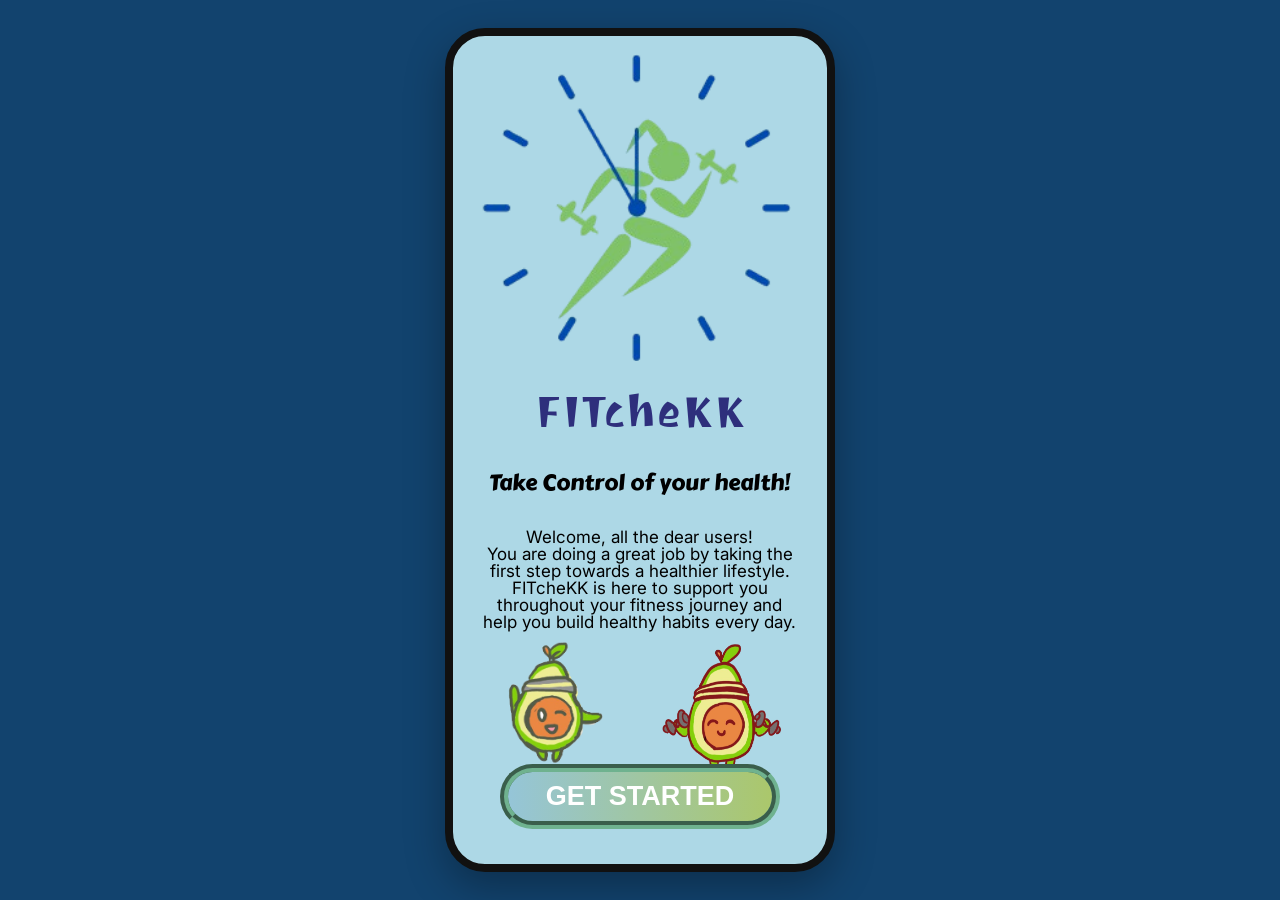
==== index.html @ f9fefb33 "Homepage is done" ====
<!DOCTYPE html>
<html lang="en">

<head>
    <meta charset="UTF-8">
    <meta name="viewport" content="width=device-width, initial-scale=1.0">
   <link rel="preconnect" href="https://fonts.googleapis.com">
<link rel="preconnect" href="https://fonts.gstatic.com" crossorigin>
<link href="https://fonts.googleapis.com/css2?family=Joti+One&display=swap" rel="stylesheet">
    <title>FITcheKK</title>
<link rel="preconnect" href="https://fonts.googleapis.com">
<link rel="preconnect" href="https://fonts.gstatic.com" crossorigin>
<link href="https://fonts.googleapis.com/css2?family=Inter:ital,opsz,wght@0,14..32,100..900;1,14..32,100..900&display=swap" rel="stylesheet">
<link rel="preconnect" href="https://fonts.googleapis.com">
<link rel="preconnect" href="https://fonts.gstatic.com" crossorigin>
<link href="https://fonts.googleapis.com/css2?family=Carter+One&display=swap" rel="stylesheet">

    <link rel="stylesheet" href="style.css">
</head>

<body>

    <div id="welcomeScreen">
    <div class="phone-container">

        <!-- Top Image -->
        <img src="Images\logo-of-fitchekk.png" alt="Runner" class="hero-image">

        <!-- Title -->
        <h1>FITcheKK</h1>

        <!-- Welcome Text -->
        <div class="welcome-text">

            <h2>Take Control of your health!</h2>

            <p>
               <br> Welcome, all the dear users!</br>
                You are doing a great job by taking the first step
                towards a healthier lifestyle.
                FITcheKK is here to support you throughout
                your fitness journey and help you
                build healthy habits every day.
            </p>

        </div>

        <!-- Avocados -->

        <div class="avocado-container">

            <img src="Images\avocado-homepage.png" alt="Avocado">
            <img src="Images\avocado-homepage-image.png" alt="Avocado">

        </div>

        <!-- Button -->

        <button id="startButton" onclick="window.location.href='page2.html'">
    GET STARTED
</button>

    </div>
    </div>

    <script src="script.js"></script>

</body>

</html>
---- style.css ----
*{
    margin:0;
    padding:0;
    box-sizing:border-box;
}

body{
    background:#12436e;
    display:flex;
    justify-content:center;
    align-items:center;
    min-height:100vh;
    font-family:Arial, Helvetica, sans-serif;
}

/* Phone */

.phone-container{

    width:390px;
    height:844px;

    background:#ADD8E6;

    border:8px solid #111;
    border-radius:40px;

    overflow:hidden;

    position:relative;

    display:flex;
    flex-direction:column;
    align-items:center;

    box-shadow:0 15px 40px rgba(0,0,0,.3);

}

/* Hero Image */

.hero-image{

    width:100%;
    height:325px;

    object-fit:cover;

}

/* Title */

h1{
margin-top:20px;
font-size:45px;
color:#2E2F7C;
letter-spacing:1px;
font-family: "Joti One", serif;
  font-weight: 400;
  font-style: normal;
}

/* Welcome Box */

.welcome-text{

    width:85%;

    text-align:center;

    margin-top:25px;

}

.welcome-text h2{

    color:#000000;
    font-size:22px;
    margin-bottom:12px;
    font-family: "Carter One", system-ui;
  font-weight: 400;
  font-style: normal;
}

.welcome-text p{

    font-size:17px;
    line-height:1;
    color:#000000;
  font-family: "Inter", sans-serif;
    font-weight: weight;
    font-style: normal;
}

/* Avocados */

.avocado-container{

    margin-top:5px;

    width:100%;

    display:flex;

    justify-content:space-evenly;

}

.avocado-container img{
    width:125px;

}

/* Button */

#startButton{

    position:absolute;

    bottom:35px;

    width:280px;

    height:65px;

    border:groove;

    border-radius:40px;

    background:linear-gradient(to right, #95C5D8, #ABC76B);

    color:white;

    font-size:27px;

    font-weight:bold;

    cursor:pointer;

    transition:.2s ease;

    border:8px groove #6fb28f;
}

/* Hover */

#startButton:hover{

    background:linear-gradient(to right, #d87fc6, #eaf550); 
    border:12px groove #5a214e;

}

/* Click Animation */

#startButton.clicked{

    transform:scale(.92);

    border:4px solid #1c2569;

}

/* Responsive */

@media(max-width:420px){

.phone-container{

    width:100vw;
    height:100vh;

    border:none;

    border-radius:0;

}

}

#welcomeScreen{
    width:100%;
    height:100%;

    display:flex;
    flex-direction:column;
    align-items:center;
}


/* =========================================
   PAGE 2
========================================= */

.page2-container {
    justify-content: flex-start;
    gap: 0;
    background: #d7f1ff;
}


/* =========================================
   PROGRESS
========================================= */

.progress-section {
    width: 92%;
    height: 155px;
    margin-top: 12px;

    background: #c9edff;
    border: 3px solid #111;
    border-radius: 18px;

    display: flex;
    padding: 10px;

    overflow: hidden;
}

.progress-information {
    width: 50%;
    font-family: "Inter", sans-serif;
}

.progress-information h2 {
    margin: 0 0 4px;
    font-size: 17px;
}

.average-title {
    margin: 0 0 6px;
    font-size: 8px;
    font-weight: 600;
}

.progress-information p:not(.average-title) {
    margin: 3px 0;
    font-size: 7px;
}


/* Progress bars */

.weekly-bars {
    width: 50%;

    display: flex;
    align-items: flex-end;
    justify-content: space-around;

    padding: 8px 3px 4px;
}

.day-bar {
    height: 125px;

    display: flex;
    flex-direction: column;
    align-items: center;
    justify-content: flex-end;

    font-family: "Inter", sans-serif;
    font-size: 7px;
}

.bar-track {
    width: 11px;
    height: 100px;

    background: #b9eeb0;

    border-radius: 6px;

    display: flex;
    align-items: flex-end;

    overflow: hidden;
}

.bar-fill {
    width: 100%;
    height: 0%;

    background: #63d84f;

    border-radius: 6px;

    transition: height 0.5s ease,
                background 0.5s ease;
}

.day-bar span {
    margin-top: 3px;
}


/* =========================================
   EXERCISE TIMER
========================================= */

.exercise-section {
    position: relative;

    width: 92%;
    height: 175px;

    margin-top: 10px;

    background: #9ccde2;

    border: 3px solid #111;
    border-radius: 18px;

    overflow: hidden;
}

.timer-label {
    display: flex;
    justify-content: space-between;

    padding: 5px 10px;

    font-family: "Inter", sans-serif;

    font-size: 11px;
    font-weight: bold;
}

.exercise-display {
    position: absolute;

    top: 28px;
    left: 50%;

    transform: translateX(-50%);

    width: 170px;
    height: 55px;

    display: flex;
    align-items: center;
    justify-content: center;

    color: white;

    font-size: 24px;
    font-weight: bold;

    font-family: "Inter", sans-serif;
}

#startExercise {
    position: absolute;

    top: 28px;
    left: 50%;

    transform: translateX(-50%);

    width: 175px;
    height: 55px;

    background: #4f92ad;

    border: 4px solid #28647d;
    border-radius: 30px;

    color: white;

    font-size: 25px;
    font-weight: bold;

    cursor: pointer;

    z-index: 2;

    transition: 0.2s;
}

#startExercise:hover {
    transform: translateX(-50%) scale(1.03);
}

#startExercise:active {
    transform: translateX(-50%) scale(0.95);
}


/* Exercise choices */

.exercise-options {
    position: absolute;

    bottom: 10px;

    left: 0;

    width: 100%;

    display: flex;
    justify-content: space-evenly;
}

.exercise-option {
    width: 38px;
    height: 27px;

    border: none;
    border-radius: 6px;

    background: #6bacc5;

    color: white;

    font-size: 10px;

    cursor: pointer;

    transition: 0.2s;
}

.exercise-option.selected {
    transform: scale(1.15);

    background: #236d92;

    box-shadow: 0 0 0 3px #d7f1ff;
}


/* =========================================
   BREAK TIMER
========================================= */

.break-section {
    position: relative;

    width: 92%;
    height: 175px;

    margin-top: 10px;

    background: #f4d276;

    border: 3px solid #111;
    border-radius: 18px;

    overflow: hidden;
}

.break-background {
    height: 110px;

    display: flex;

    align-items: center;
    justify-content: center;

    gap: 12px;
}

.break-background button {
    width: 105px;
    height: 42px;

    border-radius: 25px;

    color: white;

    font-size: 15px;
    font-weight: bold;

    cursor: pointer;

    border: 3px solid white;
}

#stopBreak {
    background: #e2a72d;
}

#resumeBreak {
    background: #79a93e;
}

#stopBreak:active,
#resumeBreak:active {
    transform: scale(0.93);
}


/* Break choices */

.break-options {
    position: absolute;

    bottom: 8px;

    left: 0;

    width: 100%;

    display: flex;
    justify-content: space-evenly;
}

.break-option {
    width: 38px;
    height: 26px;

    border: none;
    border-radius: 6px;

    background: #fff0a4;

    color: #555;

    cursor: pointer;

    transition: 0.2s;
}

.break-option.selected {
    transform: scale(1.15);

    background: #e8bb46;

    box-shadow: 0 0 0 2px white;
}


/* Break countdown */

#breakDisplay {
    position: absolute;

    top: 42px;
    left: 50%;

    transform: translateX(-50%);

    color: white;

    font-size: 20px;
    font-weight: bold;

    pointer-events: none;
}


/* =========================================
   MOTIVATION
========================================= */

.motivation-message {
    width: 82%;

    margin-top: 10px;

    padding: 7px;

    background: #9ccde2;

    border-radius: 20px;

    text-align: center;

    font-family: "Inter", sans-serif;

    font-size: 9px;
    font-weight: bold;
}


/* =========================================
   NAVIGATION
========================================= */

.bottom-navigation {
    position: absolute;

    bottom: 0;
    left: 0;

    width: 100%;
    height: 60px;

    display: flex;

    background: #086488;
}

.nav-button {
    flex: 1;

    display: flex;
    justify-content: center;
    align-items: center;

    border-right: 1px solid #164c61;

    text-decoration: none;

    font-size: 25px;

    cursor: pointer;
}

.nav-button:hover {
    background: #0c7da7;
}
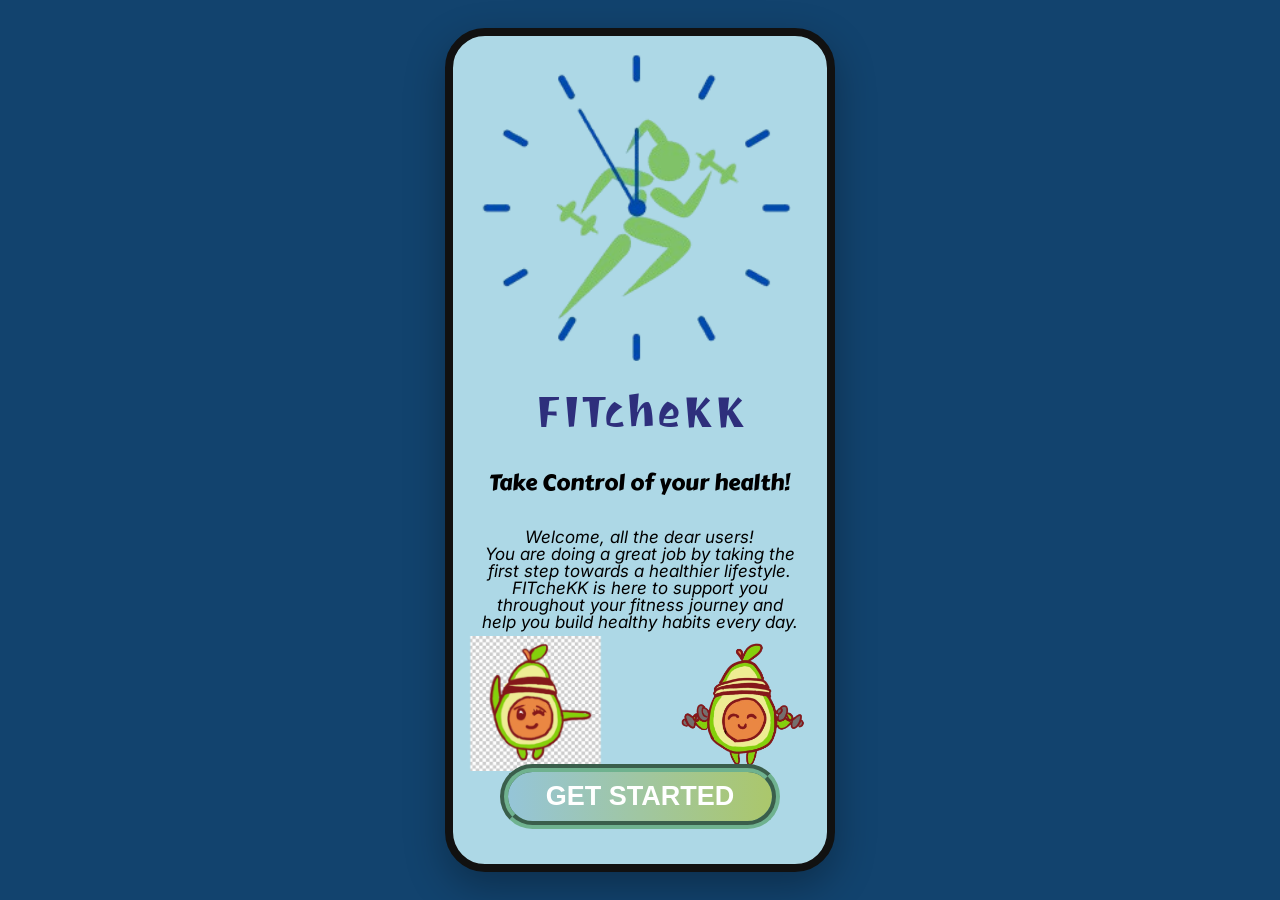
==== commit 60718405: "I added aother image to the images folder and home page and removed the old one" ====
--- a/index.html
+++ b/index.html
@@ -49,7 +49,7 @@
 
         <div class="avocado-container">
 
-            <img src="Images\avocado-homepage.png" alt="Avocado">
+            <img src="Images\winking-avacado-homepage-image.png" alt="Avocado">
             <img src="Images\avocado-homepage-image.png" alt="Avocado">
 
         </div>
--- a/style.css
+++ b/style.css
@@ -43,7 +43,6 @@
 
     width:100%;
     height:325px;
-
     object-fit:cover;
 
 }
@@ -56,30 +55,26 @@
 color:#2E2F7C;
 letter-spacing:1px;
 font-family: "Joti One", serif;
-  font-weight: 400;
-  font-style: normal;
+font-weight: 400;
+font-style: normal;
 }
 
 /* Welcome Box */
 
 .welcome-text{
-
     width:85%;
-
     text-align:center;
-
     margin-top:25px;
-
 }
 
 .welcome-text h2{
 
-    color:#000000;
-    font-size:22px;
-    margin-bottom:12px;
-    font-family: "Carter One", system-ui;
-  font-weight: 400;
-  font-style: normal;
+color:#000000;
+font-size:22px;
+margin-bottom:12px;
+font-family: "Carter One", system-ui;
+font-weight: 400;
+font-style: normal;
 }
 
 .welcome-text p{
@@ -87,27 +82,33 @@
     font-size:17px;
     line-height:1;
     color:#000000;
-  font-family: "Inter", sans-serif;
-    font-weight: weight;
-    font-style: normal;
-}
-
-/* Avocados */
-
-.avocado-container{
-
-    margin-top:5px;
-
-    width:100%;
-
-    display:flex;
-
-    justify-content:space-evenly;
-
-}
-
-.avocado-container img{
-    width:125px;
+    font-family: "Inter", sans-serif;
+    font-weight: 400;
+    font-style: italic;
+    width: 100%;
+    margin: 0 auto;
+    text-align: center;
+}
+
+/* =========================================
+   AVOCADOS
+========================================= */
+
+.avocado-container {
+    width: 100%;
+    display: flex;
+    justify-content: space-between;
+    align-items: flex-end;
+    padding: 0 10px;
+    box-sizing: border-box;
+    margin-top: 5px;
+}
+
+.avocado-container img {
+    width: 145px;
+    height: 135px;
+    object-fit: contain;
+
 
 }
 
@@ -116,29 +117,17 @@
 #startButton{
 
     position:absolute;
-
     bottom:35px;
-
     width:280px;
-
     height:65px;
-
     border:groove;
-
     border-radius:40px;
-
     background:linear-gradient(to right, #95C5D8, #ABC76B);
-
     color:white;
-
     font-size:27px;
-
     font-weight:bold;
-
     cursor:pointer;
-
     transition:.2s ease;
-
     border:8px groove #6fb28f;
 }
 
@@ -161,10 +150,7 @@
 
 }
 
-/* Responsive */
-
 @media(max-width:420px){
-
 .phone-container{
 
     width:100vw;
@@ -175,12 +161,11 @@
     border-radius:0;
 
 }
-
 }
 
 #welcomeScreen{
     width:100%;
-    height:100%;
+    height:100;
 
     display:flex;
     flex-direction:column;
@@ -195,7 +180,7 @@
 .page2-container {
     justify-content: flex-start;
     gap: 0;
-    background: #d7f1ff;
+    background: #ADD8E6;
 }
 
 
@@ -268,7 +253,7 @@
     width: 11px;
     height: 100px;
 
-    background: #b9eeb0;
+    background: #73de60;
 
     border-radius: 6px;
 
@@ -282,7 +267,7 @@
     width: 100%;
     height: 0%;
 
-    background: #63d84f;
+    background: #368728;
 
     border-radius: 6px;
 
@@ -307,7 +292,7 @@
 
     margin-top: 10px;
 
-    background: #9ccde2;
+    background: #ADD8E6;
 
     border: 3px solid #111;
     border-radius: 18px;
@@ -330,51 +315,43 @@
 .exercise-display {
     position: absolute;
 
+    top: 82px;
+    left: 50%;
+
+    transform: translateX(-50%);
+
+    width: 170px;
+    height: 55px;
+
+    display: flex;
+    align-items: center;
+    justify-content: center;
+
+    color: white;
+
+    font-size: 24px;
+    font-weight: bold;
+
+    font-family: "Inter", sans-serif;
+}
+
+#startExercise {
+    position: absolute;
     top: 28px;
     left: 50%;
-
     transform: translateX(-50%);
-
-    width: 170px;
-    height: 55px;
-
-    display: flex;
-    align-items: center;
-    justify-content: center;
-
-    color: white;
-
-    font-size: 24px;
-    font-weight: bold;
-
-    font-family: "Inter", sans-serif;
-}
-
-#startExercise {
-    position: absolute;
-
-    top: 28px;
-    left: 50%;
-
-    transform: translateX(-50%);
-
     width: 175px;
     height: 55px;
-
     background: #4f92ad;
-
     border: 4px solid #28647d;
     border-radius: 30px;
-
     color: white;
-
     font-size: 25px;
-    font-weight: bold;
-
+    font-family: "Coiny", system-ui;
+    font-weight: 400;
+    font-style: normal;
     cursor: pointer;
-
     z-index: 2;
-
     transition: 0.2s;
 }
 
@@ -409,7 +386,7 @@
     border: none;
     border-radius: 6px;
 
-    background: #6bacc5;
+    background: #224756;
 
     color: white;
 
@@ -428,52 +405,282 @@
     box-shadow: 0 0 0 3px #d7f1ff;
 }
 
-
+/* =========================================
+   MOTIVATION
+========================================= */
+
+.motivation-message {
+    width: 35%;
+    height: 12.7%;
+    margin-top: 10px;
+    margin-right: 216px;
+    padding: 7px;
+    background:linear-gradient(to right, #539bb7, #a7d048);
+    border:#6b2d2d solid 3.2px;
+    border-radius: 10px;
+    text-align: center;
+    font-family: "Kavoon", serif;
+    font-weight: 400;
+    font-style: normal;
+    font-size: 17.5px;
+}
+
+/* =========================================
+   MOTIVATION AVOCADO IMAGE
+========================================= */
+
+.motivation-image {
+    position: absolute;
+    left: 32%;
+    top: 63.5%;
+    width: 64%;
+    height: auto;
+    z-index: 3;
+}
+
+/* =========================================
+   NAVIGATION
+========================================= */
+
+.bottom-navigation {
+    position: absolute;
+
+    bottom: 0;
+    left: 0;
+
+    width: 100%;
+    height: 60px;
+
+    display: flex;
+
+    background: #086488;
+}
+
+.nav-button {
+    flex: 1;
+
+    display: flex;
+    justify-content: center;
+    align-items: center;
+
+    border-right: 1px solid #164c61;
+
+    text-decoration: none;
+
+    font-size: 25px;
+
+    cursor: pointer;
+}
+
+.nav-button:hover {
+    background: #0c7da7;
+}
+
+/* =========================================
+   WIDGET BACKGROUND IMAGES
+========================================= */
+
+
+/* PROGRESS IMAGE */
+
+.progress-section {
+    position: relative;
+}
+
+.progress-image {
+    position: absolute;
+
+    top: 0;
+    left: 0;
+
+    width: 100%;
+    height: 100%;
+
+    object-fit: cover;
+
+    z-index: 0;
+}
+
+
+/* Put progress content above image */
+
+.progress-information,
+.progress-section .weekly-bars {
+    position: relative;
+    z-index: 1;
+}
+
+
+/* EXERCISE IMAGE */
+
+.exercise-image {
+    position: absolute;
+    top: 0;
+    left: 0;
+    width: 100%;
+    height: 100%;
+    object-fit: cover;
+    z-index: 0;
+    opacity: 0.53;
+}
+
+
+/* Put exercise controls above image */
+
+.exercise-section .timer-label,
+.exercise-section .exercise-display,
+.exercise-section #startExercise,
+.exercise-section .exercise-options {
+    z-index: 1;
+}
+
+/* =========================================
+   FIX TIMER COUNTDOWNS
+========================================= */
+
+
+/* Make sure the background image stays behind everything */
+
+.exercise-image,
+.break-image,
+.progress-image {
+    z-index: 0;
+}
+
+
+/* =========================================
+   EXERCISE TIMER
+========================================= */
+
+.exercise-section .timer-label {
+    position: relative;
+    z-index: 5;
+}
+
+
+/* Countdown */
+
+.exercise-display {
+    position: absolute;
+
+    top: 82px;
+    left: 50%;
+
+    transform: translateX(-50%);
+
+    width: 170px;
+    height: 42px;
+
+    display: flex;
+    align-items: center;
+    justify-content: center;
+
+    color: rgb(18, 17, 17);
+
+    font-size: 24px;
+    font-weight: bold;
+
+    font-family: "Inter", sans-serif;
+
+    z-index: 5;
+
+    pointer-events: none;
+}
+
+
+/* START / STOP / RESUME button */
+
+#startExercise {
+    position: absolute;
+
+    top: 28px;
+    left: 50%;
+
+    transform: translateX(-50%);
+
+    width: 175px;
+    height: 45px;
+
+    z-index: 6;
+}
+
+
+/* Exercise choices */
+
+.exercise-options {
+    z-index: 6;
+}
 /* =========================================
    BREAK TIMER
 ========================================= */
 
 .break-section {
     position: relative;
-
     width: 92%;
     height: 175px;
-
     margin-top: 10px;
-
     background: #f4d276;
-
     border: 3px solid #111;
     border-radius: 18px;
-
     overflow: hidden;
 }
 
+
+/* =========================================
+   BREAK BACKGROUND IMAGE
+========================================= */
+
+.break-image {
+    position: absolute;
+    top: 0;
+    left: 0;
+    width: 100%;
+    height: 100%;
+    object-fit: cover;
+    z-index: 0;
+    opacity: 0.75;
+}
+
+
+/* =========================================
+   BREAK TITLE
+========================================= */
+
+.break-section .timer-label {
+    position: relative;
+    z-index: 5;
+}
+
+
+/* =========================================
+   STOP / RESUME BUTTON
+========================================= */
+
 .break-background {
-    height: 110px;
-
-    display: flex;
-
-    align-items: center;
-    justify-content: center;
-
+    position: absolute;
+    top: 28px;
+    left: 0;
+    width: 100%;
+    height: 45px;
+    display: flex;
+    align-items: center;
+    justify-content: center;
     gap: 12px;
-}
+    z-index: 6;
+}
+
 
 .break-background button {
     width: 105px;
     height: 42px;
-
     border-radius: 25px;
-
-    color: white;
-
-    font-size: 15px;
-    font-weight: bold;
-
+    color: rgb(245, 245, 245);
+    font-family: "Coiny", system-ui;
+    font-weight: 400;
+    font-style: normal;
+    font-size: 20px;
     cursor: pointer;
-
-    border: 3px solid white;
+    border: 3px solid rgb(2, 2, 2);
 }
 
 #stopBreak {
@@ -489,124 +696,671 @@
     transform: scale(0.93);
 }
 
-
-/* Break choices */
+/* =========================================
+   BREAK COUNTDOWN
+========================================= */
+
+#breakDisplay {
+    position: absolute;
+
+    top: 82px;
+    left: 0;
+    width: 100%;
+    text-align: center;
+    color: rgb(0, 0, 0);
+    font-size: 22px;
+    font-weight: bold;
+    font-family: "Inter", sans-serif;
+    z-index: 7;
+    pointer-events: none;
+}
+
+
+/* =========================================
+   BREAK TIME OPTIONS
+========================================= */
 
 .break-options {
     position: absolute;
-
     bottom: 8px;
-
     left: 0;
-
-    width: 100%;
-
+    width: 100%;
     display: flex;
     justify-content: space-evenly;
-}
+    align-items: center;
+    z-index: 8;
+}
+
 
 .break-option {
     width: 38px;
     height: 26px;
-
     border: none;
     border-radius: 6px;
-
-    background: #fff0a4;
-
-    color: #555;
-
+    background: #d2753c;
+    color: #ffffff;
     cursor: pointer;
-
     transition: 0.2s;
 }
+
 
 .break-option.selected {
     transform: scale(1.15);
-
-    background: #e8bb46;
-
+    background: #a12c53;
     box-shadow: 0 0 0 2px white;
 }
 
 
-/* Break countdown */
-
-#breakDisplay {
-    position: absolute;
-
-    top: 42px;
-    left: 50%;
-
-    transform: translateX(-50%);
-
+
+
+
+
+
+
+
+
+
+/* =========================================
+   PAGE 3 PHONE
+========================================= */
+
+.page3-phone {
+    width: 375px;
+    height: 758px;
+    margin: 0 auto;
+    background: #c9efff;
+    border: 7px solid #000;
+    border-radius: 58px;
+    overflow: hidden;
+    position: relative;
+}
+
+
+/* =========================================
+   PAGE 3 CONTENT
+========================================= */
+
+.page3-content {
+    width: 100%;
+    height: calc(100% - 54px);
+    background: #c9efff;
+    overflow: hidden;
+}
+
+
+/* =========================================
+   TOP IMAGE
+========================================= */
+
+.page3-top-image {
+    width: 100%;
+    height: 250px;
+    overflow: hidden;
+}
+
+.page3-top-image img {
+    width: 100%;
+    height: 100%;
+    object-fit: cover;
+    display: block;
+}
+
+
+.page3-tips-section {
+    width: 100%;
+    text-align: center;
+    padding-top: 17px;
+}
+
+.page3-tips-title {
+    display: inline-block;
+    margin: 0 0 20px 0;
+    padding: 10px 28px;
+    background: #28618a;
     color: white;
-
+    border-radius: 30px;
     font-size: 20px;
     font-weight: bold;
-
+}
+
+
+/* =========================================
+   TIPS CAROUSEL
+========================================= */
+
+.page3-carousel {
+    width: 100%;
+
+    display: flex;
+    align-items: center;
+    justify-content: center;
+
+    gap: 12px;
+}
+
+
+/* =========================================
+   ARROWS
+========================================= */
+
+.page3-arrow {
+    width: 35px;
+    height: 35px;
+
+    padding: 0;
+
+    border-radius: 50%;
+    border: 2px solid #5d94ae;
+
+    background: white;
+    color: #28618a;
+
+    font-size: 20px;
+    font-weight: bold;
+
+    cursor: pointer;
+
+    display: flex;
+    align-items: center;
+    justify-content: center;
+
+    flex-shrink: 0;
+
+    z-index: 10;
+}
+
+.page3-arrow:active {
+    transform: scale(0.88);
+}
+
+
+/* =========================================
+   CARD VIEWING WINDOW
+========================================= */
+
+.page3-cards-window {
+    width: 222px;
+    height: 68px;
+
+    overflow: hidden;
+
+    flex-shrink: 0;
+}
+
+
+/* =========================================
+   7-CARD TRACK
+========================================= */
+
+.page3-cards-track {
+    display: flex;
+
+    gap: 9px;
+
+    height: 68px;
+
+    transition: transform 0.5s ease;
+
+    width: max-content;
+}
+
+
+/* =========================================
+   INDIVIDUAL CARD
+========================================= */
+
+.page3-card {
+    width: 68px;
+    height: 68px;
+
+    flex: 0 0 68px;
+
+    perspective: 1000px;
+
+    cursor: pointer;
+}
+
+
+/* =========================================
+   CARD INNER
+========================================= */
+
+.page3-card-inner {
+    width: 100%;
+    height: 100%;
+
+    position: relative;
+
+    transition: transform 0.6s;
+
+    transform-style: preserve-3d;
+}
+
+
+/* =========================================
+   FLIP
+========================================= */
+
+.page3-card.flipped .page3-card-inner {
+    transform: rotateY(180deg);
+}
+
+
+/* =========================================
+   FRONT + BACK
+========================================= */
+
+.page3-card-front,
+.page3-card-back {
+
+    width: 100%;
+    height: 100%;
+
+    position: absolute;
+
+    top: 0;
+    left: 0;
+
+    border-radius: 10px;
+
+    overflow: hidden;
+
+    backface-visibility: hidden;
+}
+
+.page3-card-front {
+    background: rgb(255, 255, 255);
+}
+
+.page3-card-front img {
+    width: 100%;
+    height: 100%;
+    display: block;
+    object-fit: cover;
+}
+
+
+.page3-card-back {
+
+    background: #28618a;
+    color: white;
+    transform: rotateY(180deg);
+    padding: 5px;
+    box-sizing: border-box;
+    display: flex;
+    flex-direction: column;
+    justify-content: center;
+    align-items: center;
+    text-align: center;
+}
+
+.page3-card-back h3 {
+    margin: 0 0 3px 0;
+    font-size: 9px;
+}
+
+
+.page3-card-back p {
+    margin: 0;
+    font-size: 7px;
+    line-height: 1.2;
+}
+
+
+.page3-activity-section {
+    margin-top: 19px;
+    padding-left: 22px;
+    padding-right: 22px;
+}
+
+.page3-activity-title {
+    display: inline-block;
+    margin: 0 0 8px 0;
+    padding: 3px 38px;
+    background: #6bb1d4;
+    color: #000;
+    font-size: 24px;
+    font-family: Impact, "Arial Narrow", sans-serif;
+    font-weight: normal;
+}
+
+.page3-activity-area {
+    width: 100%;
+    height: 190px;
+    display: flex;
+    align-items: center;
+    justify-content: space-between;
+    position: relative;
+}
+
+
+#page3ActivityInput {
+    width: 187px;
+    height: 163px;
+    box-sizing: border-box;
+    border: double;
+    border-radius: 23px;
+    background: #6bb1d4;
+    padding: 18px;
+    resize: none;
+    outline: none;
+    font-family: Arial, sans-serif;
+    font-size: 15px;
+    color: #000;
+    flex-shrink: 0;
+}
+
+
+.running-image {
+    width: 203px;
+    height: 204px;
+    object-fit: contain;
+    display: block;
+    margin: -30px;
+    flex-shrink: 0;
+}
+
+
+#page3SaveButton {
+    display: block;
+    width: 76px;
+    height: 24px;
+    margin: 2px auto 0 auto;
+    border: solid;
+    border-radius: 15px;
+    background: #4569b7;
+    color: rgb(28, 41, 85);
+    font-size: 13px;
+    font-weight: bold;
+    cursor: pointer;
+}
+
+#page3SaveButton:active {
+    transform: scale(0.92);
+}
+
+#page3SaveMessage {
+    height: 14px;
+    margin: 3px 0 0 0;
+    text-align: center;
+    font-size: 11px;
+}
+
+.bottom-navigation {
+    position: absolute;
+    left: 0;
+    bottom: 0;
+    width: 100%;
+    height: 54px;
+    background: #075a7d;
+    display: flex;
+    border-top: 2px solid #063d55;
+}
+
+.page3-nav-button {
+    width: 25%;
+    height: 100%;
+    display: flex;
+    align-items: center;
+    justify-content: center;
+    border-right: 1px solid #063d55;
+    text-decoration: none;
+}
+
+.page3-nav-button img {
+    width: 43px;
+    height: 43px;
+    object-fit: contain;
+}
+
+
+
+
+
+
+
+.page4-phone {
+    width: 375px;
+    height: 758px;
+    margin: 0 auto;
+    background: #c9efff;
+    border: 7px solid #000;
+    border-radius: 58px;
+    overflow: hidden;
+    position: relative;
+    box-sizing: border-box;
+}
+
+
+.page4-content {
+    width: 100%;
+    height: calc(100% - 54px);
+    background: #c9efff;
+    position: relative;
+    overflow: hidden;
+    box-sizing: border-box;
+    padding-top: 17px;
+}
+
+
+.page4-title {
+    width: 299px;
+    min-height: 46px;
+    margin: 0 auto 43px auto;
+    padding: 0 18px;
+    box-sizing: border-box;
+    display: flex;
+    align-items: center;
+    justify-content: center;
+    text-align: center;
+    background: #194a63;
+    color: white;
+    border-radius: 30px;
+    font-family: "Peralta", serif;
+    font-weight: 400;
+    font-style: normal;
+    font-size: 16px;
+    line-height: 1.1;
+}
+
+
+.page4-table-headings {
+    width: 100%;
+    display: flex;
+    align-items: center;
+    justify-content: center;
+    gap: 46px;
+    position: relative;
+    z-index: 5;
+}
+
+
+.page4-date-heading,
+.page4-activity-heading {
+    height: 45px;
+    background: #4da9d8;
+    color: #000;
+    border-radius: 25px;
+    display: flex;
+    align-items: center;
+    justify-content: center;
+    font-family: Impact, "Arial Narrow", sans-serif;
+    font-size: 16px;
+    font-weight: normal;
+}
+
+
+.page4-date-heading {
+    width: 94px;
+}
+
+
+.page4-activity-heading {
+    width: 160px;
+}
+
+
+.page4-activity-list {
+    width: 314px;
+    max-height: 270px;
+    margin: 14px auto 0 auto;
+    overflow-y: auto;
+    overflow-x: hidden;
+    position: relative;
+    z-index: 5;
+    padding-right: 4px;
+    box-sizing: border-box;
+}
+
+
+.page4-activity-item {
+    width: 100%;
+    min-height: 54px;
+    margin-bottom: 8px;
+    display: grid;
+    grid-template-columns: 94px 1fr 34px;
+    align-items: center;
+    column-gap: 7px;
+    box-sizing: border-box;
+    padding: 6px;
+    background: rgba(255, 255, 255, 0.45);
+    border-radius: 18px;
+}
+
+.page4-activity-date {
+    min-height: 38px;
+    border-radius: 18px;
+    background: #4da9d8;
+    display: flex;
+    align-items: center;
+    justify-content: center;
+    text-align: center;
+    font-family: Arial, sans-serif;
+    font-size: 11px;
+    font-weight: bold;
+    padding: 3px;
+    box-sizing: border-box;
+}
+
+
+.page4-activity-text {
+    min-height: 38px;
+    border-radius: 18px;
+    background: #6bb1d4;
+    display: flex;
+    align-items: center;
+    padding: 6px 9px;
+    box-sizing: border-box;
+    font-family: Arial, sans-serif;
+    font-size: 12px;
+    line-height: 1.15;
+    color: #000;
+    overflow-wrap: anywhere;
+}
+
+
+
+.page4-delete-button {
+    width: 30px;
+    height: 30px;
+    border: none;
+    border-radius: 50%;
+    background: #d95c5c;
+    color: white;
+    cursor: pointer;
+    display: flex;
+    align-items: center;
+    justify-content: center;
+    padding: 0;
+}
+
+
+.page4-delete-button:hover {
+    background: #bd4141;
+
+}
+
+
+.page4-delete-button:active {
+    transform: scale(0.88);
+
+}
+
+
+.page4-delete-button svg {
+    width: 17px;
+    height: 17px;
+    fill: white;
+}
+
+
+.page4-empty-message {
+    width: 280px;
+    margin: 20px auto 0 auto;
+    text-align: center;
+    font-family: Arial, sans-serif;
+    font-size: 13px;
+    color: #28618a;
+}
+
+.page4-exercise-image {
+    position: absolute;
+    left: 0;
+    bottom: 0;
+    width: 100%;
+    height: 250px;
+    display: flex;
+    align-items: flex-end;
+    justify-content: center;
     pointer-events: none;
-}
-
-
-/* =========================================
-   MOTIVATION
-========================================= */
-
-.motivation-message {
-    width: 82%;
-
-    margin-top: 10px;
-
-    padding: 7px;
-
-    background: #9ccde2;
-
-    border-radius: 20px;
-
-    text-align: center;
-
-    font-family: "Inter", sans-serif;
-
-    font-size: 9px;
-    font-weight: bold;
-}
-
-
-/* =========================================
-   NAVIGATION
-========================================= */
+    z-index: 1;
+}
+
+
+.page4-exercise-image img {
+    width: 260px;
+    height: 280px;
+    object-fit: contain;
+    display: block;
+}
+
 
 .bottom-navigation {
     position: absolute;
-
+    left: 0;
     bottom: 0;
-    left: 0;
-
-    width: 100%;
-    height: 60px;
-
-    display: flex;
-
-    background: #086488;
-}
+    width: 100%;
+    height: 54px;
+    background: #075a7d;
+    display: flex;
+    border-top: 2px solid #063d55;
+    z-index: 20;
+}
+
 
 .nav-button {
-    flex: 1;
-
-    display: flex;
-    justify-content: center;
-    align-items: center;
-
-    border-right: 1px solid #164c61;
-
+    width: 25%;
+    height: 100%;
+    display: flex;
+    align-items: center;
+    justify-content: center;
+    border-right: 1px solid #063d55;
     text-decoration: none;
-
-    font-size: 25px;
-
-    cursor: pointer;
-}
-
-.nav-button:hover {
-    background: #0c7da7;
+    box-sizing: border-box;
+}
+
+
+.nav-button:last-child {
+    border-right: none;
+}
+
+
+.nav-button svg {
+    width: 43px;
+    height: 43px;
+}
+
+
+.nav-button.active {
+    background: #c9efff;
 }
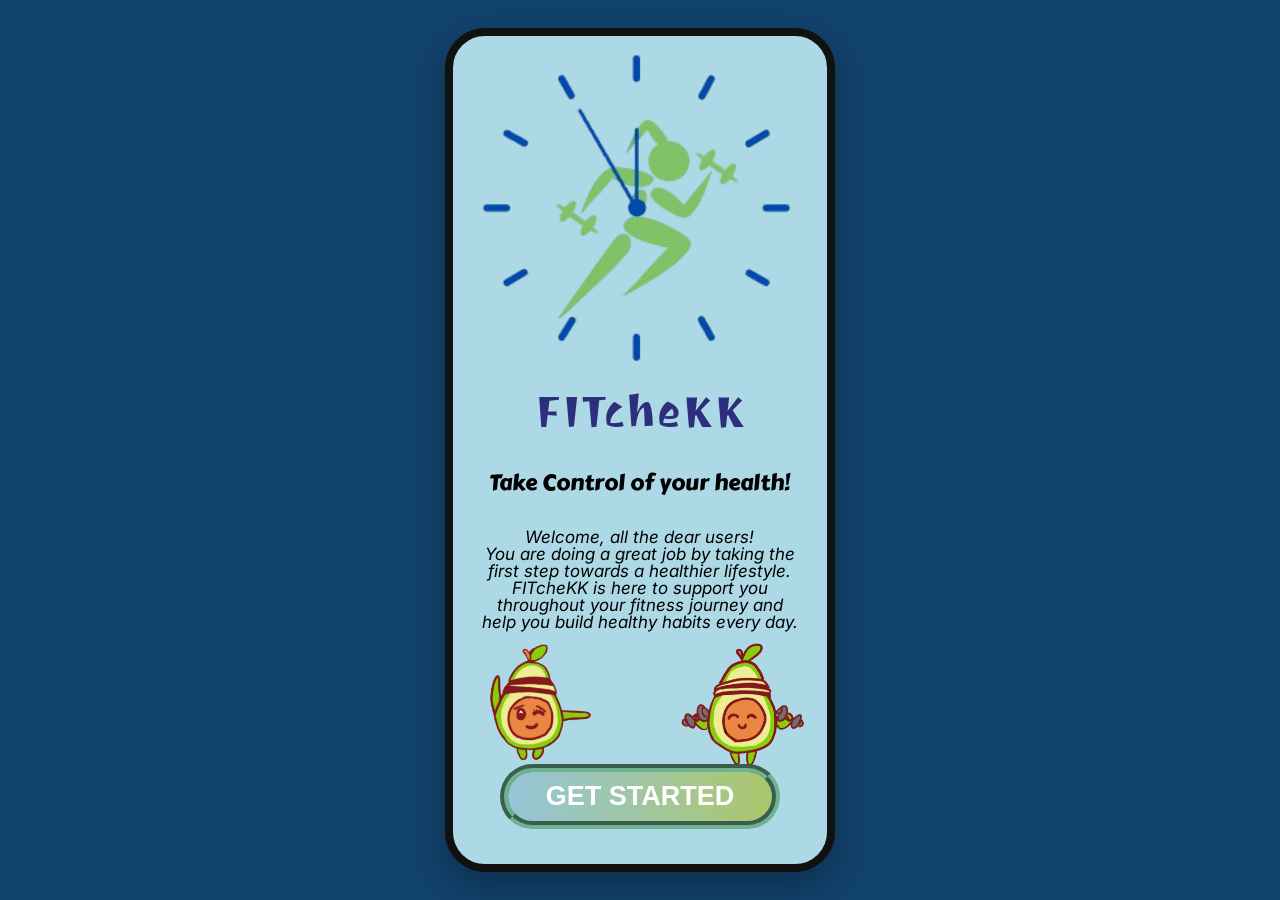
==== commit 55d3f60d: "I deleted an image from the iamge folder and homepage and added a new one in both places." ====
--- a/index.html
+++ b/index.html
@@ -49,7 +49,7 @@
 
         <div class="avocado-container">
 
-            <img src="Images\winking-avacado-homepage-image.png" alt="Avocado">
+            <img src="Images\winking-avacado-homepage-image-.png" alt="Avocado">
             <img src="Images\avocado-homepage-image.png" alt="Avocado">
 
         </div>
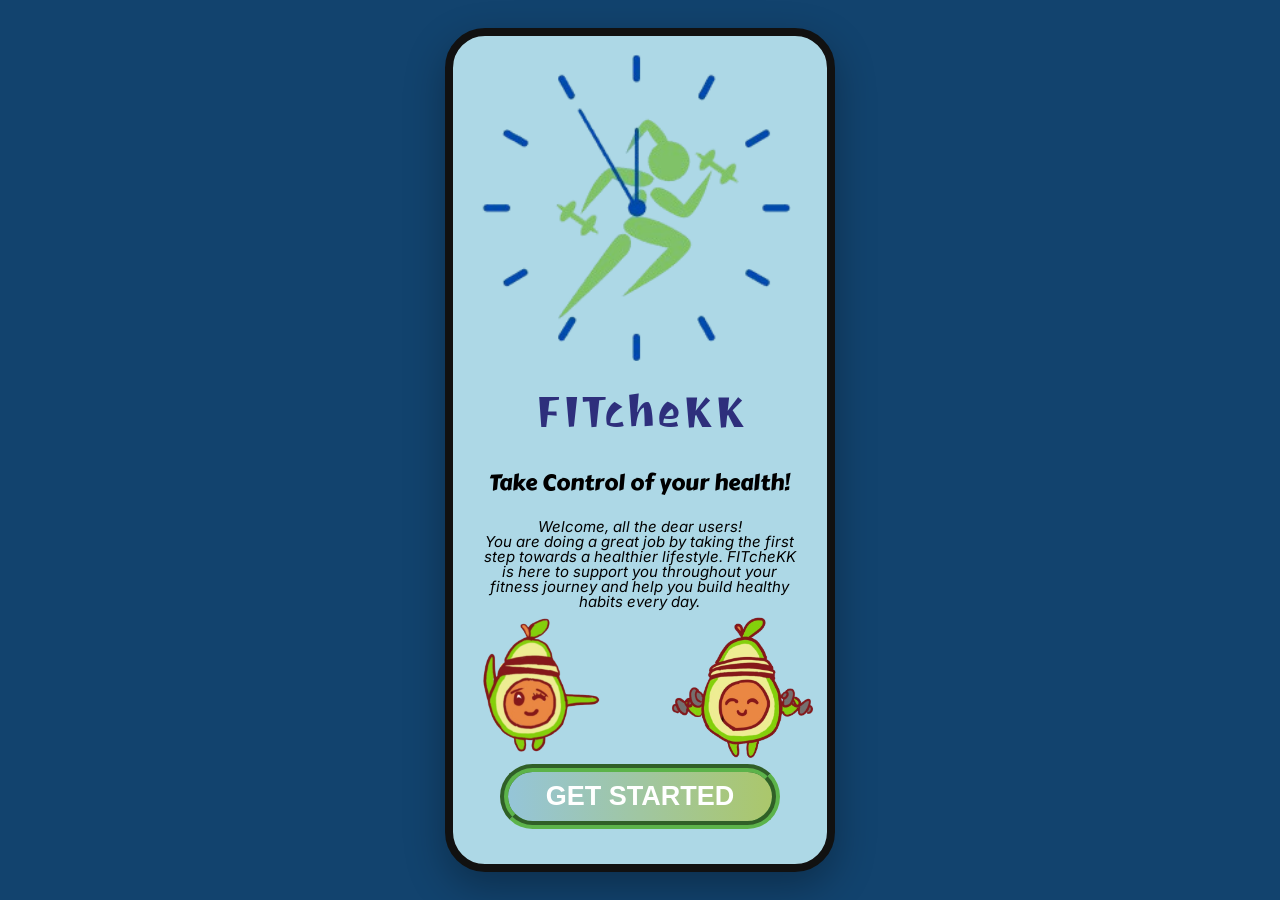
==== commit 98da721f: "I added an new image in the image folder, and I organised my whole html, and css iles, and javascrip" ====
--- a/index.html
+++ b/index.html
@@ -23,13 +23,12 @@
     <div id="welcomeScreen">
     <div class="phone-container">
 
-        <!-- Top Image -->
         <img src="Images\logo-of-fitchekk.png" alt="Runner" class="hero-image">
 
-        <!-- Title -->
+        
         <h1>FITcheKK</h1>
 
-        <!-- Welcome Text -->
+        
         <div class="welcome-text">
 
             <h2>Take Control of your health!</h2>
@@ -45,16 +44,14 @@
 
         </div>
 
-        <!-- Avocados -->
 
         <div class="avocado-container">
 
-            <img src="Images\winking-avacado-homepage-image-.png" alt="Avocado">
+            <img src="Images\winking-avacado-homepage-image.png" alt="Avocado">
             <img src="Images\avocado-homepage-image.png" alt="Avocado">
 
         </div>
 
-        <!-- Button -->
 
         <button id="startButton" onclick="window.location.href='page2.html'">
     GET STARTED
--- a/style.css
+++ b/style.css
@@ -13,31 +13,23 @@
     font-family:Arial, Helvetica, sans-serif;
 }
 
-/* Phone */
 
 .phone-container{
-
     width:390px;
     height:844px;
-
     background:#ADD8E6;
-
     border:8px solid #111;
     border-radius:40px;
-
     overflow:hidden;
-
     position:relative;
-
     display:flex;
     flex-direction:column;
     align-items:center;
-
     box-shadow:0 15px 40px rgba(0,0,0,.3);
 
 }
 
-/* Hero Image */
+
 
 .hero-image{
 
@@ -47,7 +39,7 @@
 
 }
 
-/* Title */
+
 
 h1{
 margin-top:20px;
@@ -59,7 +51,7 @@
 font-style: normal;
 }
 
-/* Welcome Box */
+
 
 .welcome-text{
     width:85%;
@@ -71,7 +63,7 @@
 
 color:#000000;
 font-size:22px;
-margin-bottom:12px;
+margin-bottom:4px;
 font-family: "Carter One", system-ui;
 font-weight: 400;
 font-style: normal;
@@ -79,7 +71,7 @@
 
 .welcome-text p{
 
-    font-size:17px;
+    font-size:15px;
     line-height:1;
     color:#000000;
     font-family: "Inter", sans-serif;
@@ -90,29 +82,26 @@
     text-align: center;
 }
 
-/* =========================================
-   AVOCADOS
-========================================= */
+
 
 .avocado-container {
     width: 100%;
     display: flex;
     justify-content: space-between;
     align-items: flex-end;
-    padding: 0 10px;
+    padding: 0px;
     box-sizing: border-box;
-    margin-top: 5px;
+    margin-top: -0.10px;
 }
 
 .avocado-container img {
-    width: 145px;
-    height: 135px;
+    width: 165px;
+    height: 155px;
     object-fit: contain;
 
 
 }
 
-/* Button */
 
 #startButton{
 
@@ -128,10 +117,9 @@
     font-weight:bold;
     cursor:pointer;
     transition:.2s ease;
-    border:8px groove #6fb28f;
-}
-
-/* Hover */
+    border:8px groove #5cb34a;
+}
+
 
 #startButton:hover{
 
@@ -140,7 +128,6 @@
 
 }
 
-/* Click Animation */
 
 #startButton.clicked{
 
@@ -173,9 +160,6 @@
 }
 
 
-/* =========================================
-   PAGE 2
-========================================= */
 
 .page2-container {
     justify-content: flex-start;
@@ -184,9 +168,6 @@
 }
 
 
-/* =========================================
-   PROGRESS
-========================================= */
 
 .progress-section {
     width: 92%;
@@ -225,26 +206,20 @@
 }
 
 
-/* Progress bars */
-
 .weekly-bars {
     width: 50%;
-
     display: flex;
     align-items: flex-end;
     justify-content: space-around;
-
     padding: 8px 3px 4px;
 }
 
 .day-bar {
     height: 125px;
-
     display: flex;
     flex-direction: column;
     align-items: center;
     justify-content: flex-end;
-
     font-family: "Inter", sans-serif;
     font-size: 7px;
 }
@@ -252,27 +227,20 @@
 .bar-track {
     width: 11px;
     height: 100px;
-
     background: #73de60;
-
     border-radius: 6px;
-
     display: flex;
     align-items: flex-end;
-
     overflow: hidden;
 }
 
 .bar-fill {
     width: 100%;
     height: 0%;
-
     background: #368728;
-
     border-radius: 6px;
-
     transition: height 0.5s ease,
-                background 0.5s ease;
+     background 0.5s ease;
 }
 
 .day-bar span {
@@ -280,58 +248,40 @@
 }
 
 
-/* =========================================
-   EXERCISE TIMER
-========================================= */
 
 .exercise-section {
     position: relative;
-
     width: 92%;
     height: 175px;
-
     margin-top: 10px;
-
     background: #ADD8E6;
-
     border: 3px solid #111;
     border-radius: 18px;
-
     overflow: hidden;
 }
 
 .timer-label {
     display: flex;
     justify-content: space-between;
-
     padding: 5px 10px;
-
     font-family: "Inter", sans-serif;
-
     font-size: 11px;
     font-weight: bold;
 }
 
 .exercise-display {
     position: absolute;
-
     top: 82px;
     left: 50%;
-
     transform: translateX(-50%);
-
     width: 170px;
     height: 55px;
-
-    display: flex;
-    align-items: center;
-    justify-content: center;
-
+    display: flex;
+    align-items: center;
+    justify-content: center;
     color: white;
-
     font-size: 24px;
     font-weight: bold;
-
     font-family: "Inter", sans-serif;
 }
 
@@ -364,17 +314,12 @@
 }
 
 
-/* Exercise choices */
 
 .exercise-options {
     position: absolute;
-
     bottom: 10px;
-
     left: 0;
-
-    width: 100%;
-
+    width: 100%;
     display: flex;
     justify-content: space-evenly;
 }
@@ -382,32 +327,22 @@
 .exercise-option {
     width: 38px;
     height: 27px;
-
     border: none;
     border-radius: 6px;
-
     background: #224756;
-
     color: white;
-
     font-size: 10px;
-
     cursor: pointer;
-
     transition: 0.2s;
 }
 
 .exercise-option.selected {
     transform: scale(1.15);
-
     background: #236d92;
-
     box-shadow: 0 0 0 3px #d7f1ff;
 }
 
-/* =========================================
-   MOTIVATION
-========================================= */
+
 
 .motivation-message {
     width: 35%;
@@ -425,9 +360,6 @@
     font-size: 17.5px;
 }
 
-/* =========================================
-   MOTIVATION AVOCADO IMAGE
-========================================= */
 
 .motivation-image {
     position: absolute;
@@ -438,37 +370,25 @@
     z-index: 3;
 }
 
-/* =========================================
-   NAVIGATION
-========================================= */
 
 .bottom-navigation {
     position: absolute;
-
     bottom: 0;
     left: 0;
-
     width: 100%;
     height: 60px;
-
-    display: flex;
-
+    display: flex;
     background: #086488;
 }
 
 .nav-button {
     flex: 1;
-
-    display: flex;
-    justify-content: center;
-    align-items: center;
-
+    display: flex;
+    justify-content: center;
+    align-items: center;
     border-right: 1px solid #164c61;
-
     text-decoration: none;
-
     font-size: 25px;
-
     cursor: pointer;
 }
 
@@ -476,12 +396,7 @@
     background: #0c7da7;
 }
 
-/* =========================================
-   WIDGET BACKGROUND IMAGES
-========================================= */
-
-
-/* PROGRESS IMAGE */
+
 
 .progress-section {
     position: relative;
@@ -489,20 +404,15 @@
 
 .progress-image {
     position: absolute;
-
     top: 0;
     left: 0;
-
     width: 100%;
     height: 100%;
-
     object-fit: cover;
-
     z-index: 0;
 }
 
 
-/* Put progress content above image */
 
 .progress-information,
 .progress-section .weekly-bars {
@@ -511,7 +421,6 @@
 }
 
 
-/* EXERCISE IMAGE */
 
 .exercise-image {
     position: absolute;
@@ -524,8 +433,6 @@
     opacity: 0.53;
 }
 
-
-/* Put exercise controls above image */
 
 .exercise-section .timer-label,
 .exercise-section .exercise-display,
@@ -534,12 +441,6 @@
     z-index: 1;
 }
 
-/* =========================================
-   FIX TIMER COUNTDOWNS
-========================================= */
-
-
-/* Make sure the background image stays behind everything */
 
 .exercise-image,
 .break-image,
@@ -548,71 +449,49 @@
 }
 
 
-/* =========================================
-   EXERCISE TIMER
-========================================= */
-
 .exercise-section .timer-label {
     position: relative;
     z-index: 5;
 }
 
 
-/* Countdown */
 
 .exercise-display {
     position: absolute;
-
     top: 82px;
     left: 50%;
-
     transform: translateX(-50%);
-
     width: 170px;
     height: 42px;
-
-    display: flex;
-    align-items: center;
-    justify-content: center;
-
+    display: flex;
+    align-items: center;
+    justify-content: center;
     color: rgb(18, 17, 17);
-
     font-size: 24px;
     font-weight: bold;
-
     font-family: "Inter", sans-serif;
-
     z-index: 5;
-
     pointer-events: none;
 }
 
 
-/* START / STOP / RESUME button */
 
 #startExercise {
     position: absolute;
-
     top: 28px;
     left: 50%;
-
     transform: translateX(-50%);
-
     width: 175px;
     height: 45px;
-
     z-index: 6;
 }
 
 
-/* Exercise choices */
 
 .exercise-options {
     z-index: 6;
 }
-/* =========================================
-   BREAK TIMER
-========================================= */
+
 
 .break-section {
     position: relative;
@@ -626,10 +505,6 @@
 }
 
 
-/* =========================================
-   BREAK BACKGROUND IMAGE
-========================================= */
-
 .break-image {
     position: absolute;
     top: 0;
@@ -642,9 +517,6 @@
 }
 
 
-/* =========================================
-   BREAK TITLE
-========================================= */
 
 .break-section .timer-label {
     position: relative;
@@ -652,9 +524,6 @@
 }
 
 
-/* =========================================
-   STOP / RESUME BUTTON
-========================================= */
 
 .break-background {
     position: absolute;
@@ -696,9 +565,7 @@
     transform: scale(0.93);
 }
 
-/* =========================================
-   BREAK COUNTDOWN
-========================================= */
+
 
 #breakDisplay {
     position: absolute;
@@ -716,9 +583,6 @@
 }
 
 
-/* =========================================
-   BREAK TIME OPTIONS
-========================================= */
 
 .break-options {
     position: absolute;
@@ -760,9 +624,6 @@
 
 
 
-/* =========================================
-   PAGE 3 PHONE
-========================================= */
 
 .page3-phone {
     width: 375px;
@@ -776,9 +637,7 @@
 }
 
 
-/* =========================================
-   PAGE 3 CONTENT
-========================================= */
+
 
 .page3-content {
     width: 100%;
@@ -788,9 +647,7 @@
 }
 
 
-/* =========================================
-   TOP IMAGE
-========================================= */
+
 
 .page3-top-image {
     width: 100%;
@@ -824,9 +681,6 @@
 }
 
 
-/* =========================================
-   TIPS CAROUSEL
-========================================= */
 
 .page3-carousel {
     width: 100%;
@@ -834,38 +688,26 @@
     display: flex;
     align-items: center;
     justify-content: center;
-
     gap: 12px;
 }
 
 
-/* =========================================
-   ARROWS
-========================================= */
 
 .page3-arrow {
     width: 35px;
     height: 35px;
-
     padding: 0;
-
     border-radius: 50%;
     border: 2px solid #5d94ae;
-
     background: white;
     color: #28618a;
-
     font-size: 20px;
     font-weight: bold;
-
     cursor: pointer;
-
-    display: flex;
-    align-items: center;
-    justify-content: center;
-
+    display: flex;
+    align-items: center;
+    justify-content: center;
     flex-shrink: 0;
-
     z-index: 10;
 }
 
@@ -874,97 +716,66 @@
 }
 
 
-/* =========================================
-   CARD VIEWING WINDOW
-========================================= */
+
 
 .page3-cards-window {
     width: 222px;
     height: 68px;
-
     overflow: hidden;
-
     flex-shrink: 0;
 }
 
 
-/* =========================================
-   7-CARD TRACK
-========================================= */
+
 
 .page3-cards-track {
     display: flex;
-
     gap: 9px;
-
     height: 68px;
-
     transition: transform 0.5s ease;
-
     width: max-content;
 }
 
 
-/* =========================================
-   INDIVIDUAL CARD
-========================================= */
+
 
 .page3-card {
     width: 68px;
     height: 68px;
-
     flex: 0 0 68px;
-
     perspective: 1000px;
-
     cursor: pointer;
 }
 
 
-/* =========================================
-   CARD INNER
-========================================= */
 
 .page3-card-inner {
     width: 100%;
     height: 100%;
-
     position: relative;
-
     transition: transform 0.6s;
-
     transform-style: preserve-3d;
 }
 
 
-/* =========================================
-   FLIP
-========================================= */
+
 
 .page3-card.flipped .page3-card-inner {
     transform: rotateY(180deg);
 }
 
 
-/* =========================================
-   FRONT + BACK
-========================================= */
+
 
 .page3-card-front,
 .page3-card-back {
-
     width: 100%;
     height: 100%;
-
-    position: absolute;
-
+    position: absolute;
     top: 0;
     left: 0;
-
     border-radius: 10px;
-
     overflow: hidden;
-
     backface-visibility: hidden;
 }
 
@@ -1363,4 +1174,147 @@
 
 .nav-button.active {
     background: #c9efff;
+}
+
+
+
+
+
+
+.phone {
+    width: 375px;
+    height: 758px;
+    margin: 0 auto;
+    background: #c9efff;
+    border: 7px solid #000;
+    border-radius: 58px;
+    overflow: hidden;
+    position: relative;
+}
+
+
+.credits-page {
+    width: 100%;
+    height: calc(100% - 54px);
+    overflow-y: auto;
+    overflow-x: hidden;
+    box-sizing: border-box;
+    padding: 18px 18px 30px 18px;
+}
+
+
+.credits-page::-webkit-scrollbar {
+    width: 6px;
+}
+
+.credits-page::-webkit-scrollbar-track {
+    background: transparent;
+}
+
+.credits-page::-webkit-scrollbar-thumb {
+    background: #147dad;
+    border-radius: 10px;
+}
+
+
+.credits-heading {
+    width: 90%;
+    margin: 0 auto 44px auto;
+    padding: 13px 10px;
+    background: #147dad;
+    color: white;
+    text-align: center;
+    border-radius: 30px;
+    font-family: Arial, sans-serif;
+    font-size: 17px;
+    font-weight: bold;
+    box-sizing: border-box;
+}
+
+
+.credits-grid {
+    display: grid;
+    grid-template-columns: 1fr 1fr;
+    column-gap: 14px;
+    row-gap: 28px;
+    width: 100%;
+}
+
+
+.credit-item {
+    text-align: center;
+    min-width: 0;
+}
+
+
+.credit-item img {
+    width: 100%;
+    height: 145px;
+    object-fit: cover;
+    display: block;
+    background: white;
+    border-radius: 4px;
+    margin-bottom: 5px;
+}
+
+
+.credit-item a {
+    display: inline-block;
+    color: #000;
+    font-family: Arial, sans-serif;
+    font-size: 16px;
+    text-decoration: underline;
+    cursor: pointer;
+}
+
+
+.credit-item a:hover {
+    color: #147dad;
+}
+
+
+
+.bottom-nav {
+    position: absolute;
+    bottom: 0;
+    left: 0;
+    width: 100%;
+    height: 54px;
+    display: flex;
+    background: #14678d;
+    border-top: 2px solid #064d70;
+    z-index: 10;
+}
+
+
+.nav-button {
+    flex: 1;
+    height: 54px;
+    display: flex;
+    justify-content: center;
+    align-items: center;
+    border-right: 1px solid #064d70;
+    text-decoration: none;
+}
+
+
+.nav-button:last-child {
+    border-right: none;
+}
+
+
+.nav-button img {
+    width: 40px;
+    height: 40px;
+    object-fit: contain;
+}
+
+
+.nav-button.active {
+    background: rgba(255, 255, 255, 0.15);
+}
+
+
+.nav-button:hover {
+    background: rgba(255, 255, 255, 0.12);
 }
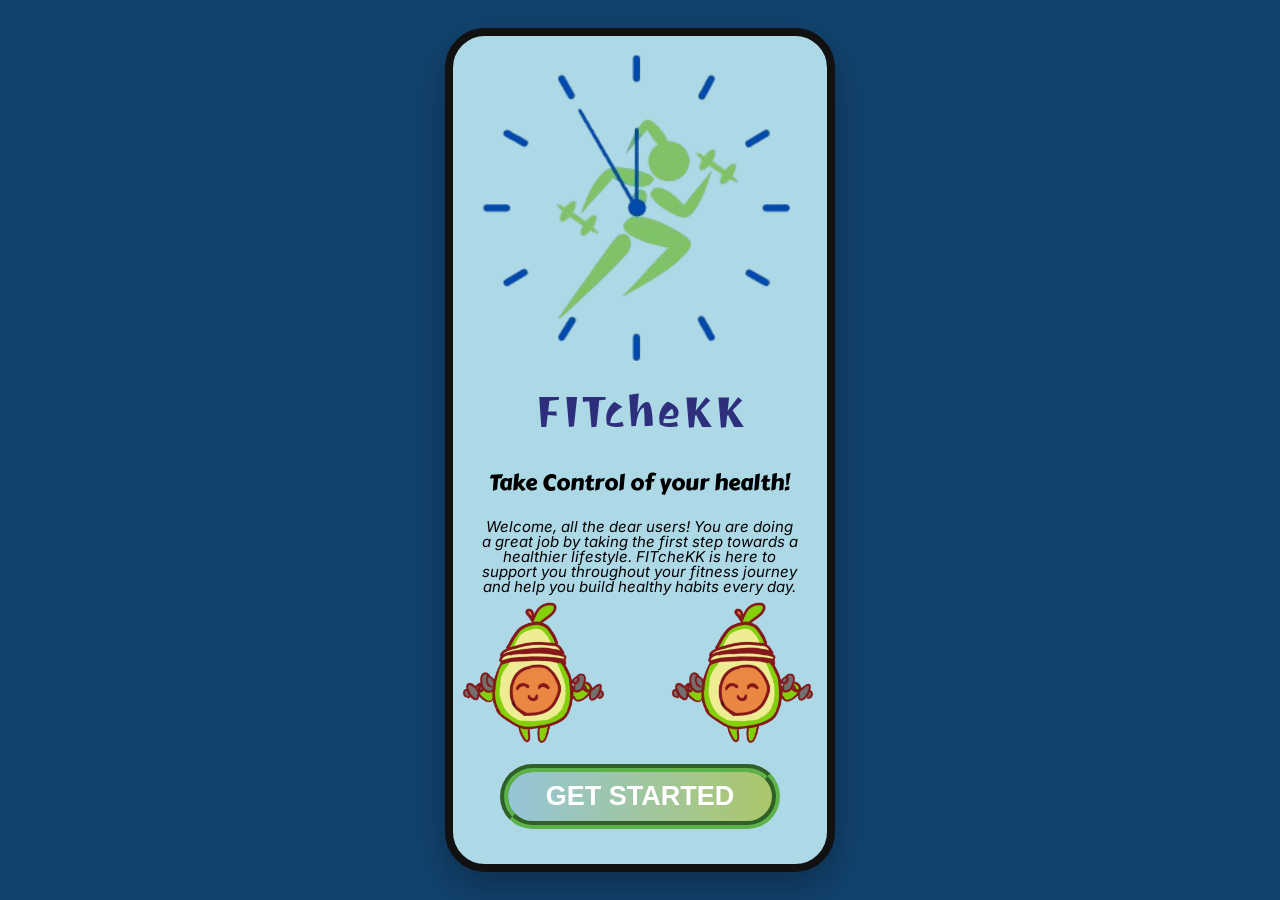
==== commit f1c26fcc: "I changed the backsalsh from the images to front images" ====
--- a/index.html
+++ b/index.html
@@ -23,7 +23,7 @@
     <div id="welcomeScreen">
     <div class="phone-container">
 
-        <img src="Images\logo-of-fitchekk.png" alt="Runner" class="hero-image">
+        <img src="Images/logo-of-fitchekk.png" alt="Runner" class="hero-image">
 
         
         <h1>FITcheKK</h1>
@@ -34,7 +34,7 @@
             <h2>Take Control of your health!</h2>
 
             <p>
-               <br> Welcome, all the dear users!</br>
+               <br> Welcome, all the dear users!
                 You are doing a great job by taking the first step
                 towards a healthier lifestyle.
                 FITcheKK is here to support you throughout
@@ -47,8 +47,8 @@
 
         <div class="avocado-container">
 
-            <img src="Images\winking-avacado-homepage-image.png" alt="Avocado">
-            <img src="Images\avocado-homepage-image.png" alt="Avocado">
+            <img src="Images/avocado-homepage-image.png" alt="Avocado">
+            <img src="Images/avocado-homepage-image.png" alt="Avocado">
 
         </div>
 
--- a/style.css
+++ b/style.css
@@ -716,8 +716,6 @@
 }
 
 
-
-
 .page3-cards-window {
     width: 222px;
     height: 68px;
@@ -725,18 +723,13 @@
     flex-shrink: 0;
 }
 
-
-
-
 .page3-cards-track {
     display: flex;
     gap: 9px;
     height: 68px;
-    transition: transform 0.5s ease;
+    transition: transform 0.2s ease;
     width: max-content;
 }
-
-
 
 
 .page3-card {
@@ -748,7 +741,6 @@
 }
 
 
-
 .page3-card-inner {
     width: 100%;
     height: 100%;
@@ -758,14 +750,9 @@
 }
 
 
-
-
 .page3-card.flipped .page3-card-inner {
     transform: rotateY(180deg);
 }
-
-
-
 
 .page3-card-front,
 .page3-card-back {
@@ -1262,7 +1249,7 @@
     display: inline-block;
     color: #000;
     font-family: Arial, sans-serif;
-    font-size: 16px;
+    font-size: 10px;
     text-decoration: underline;
     cursor: pointer;
 }
